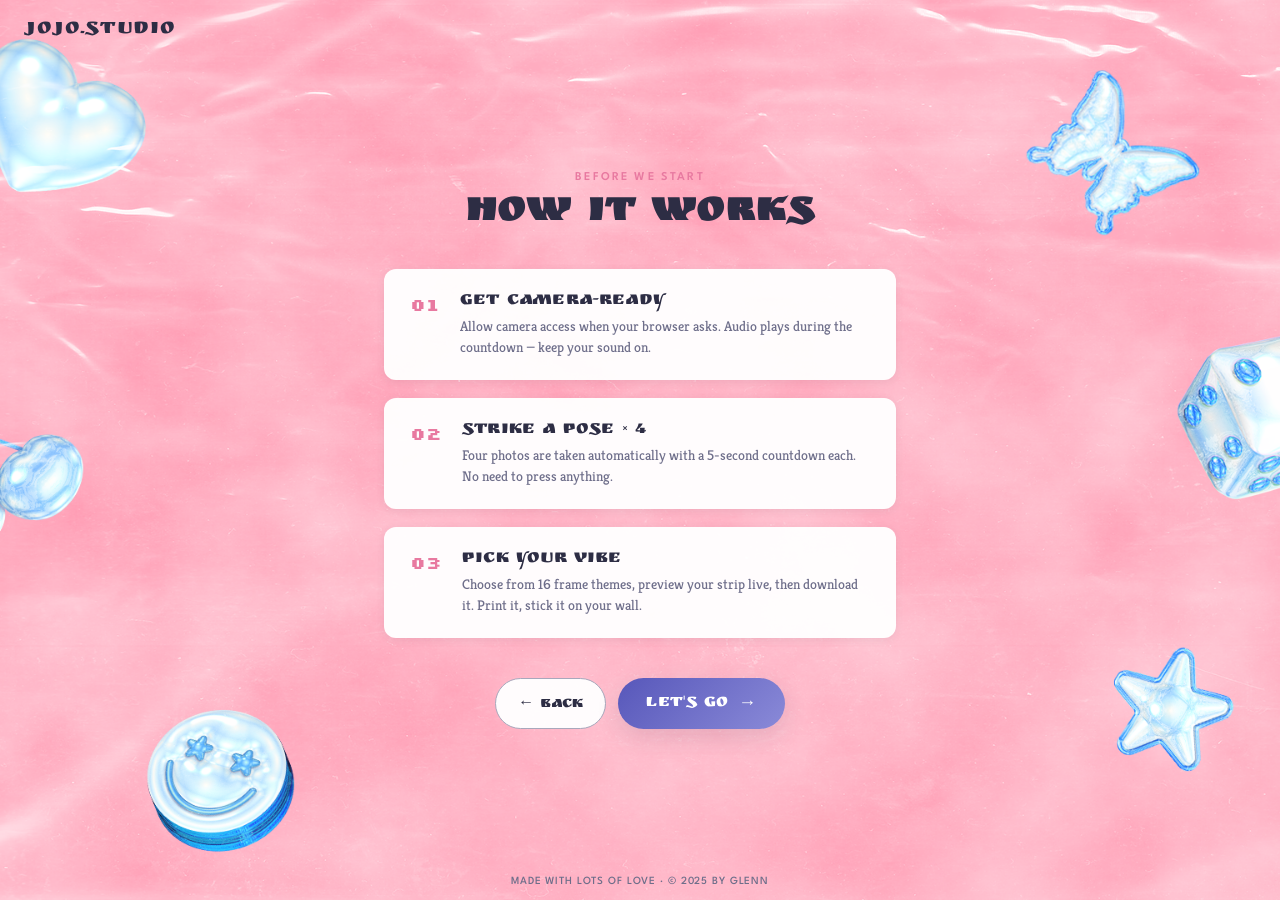
==== instructions.html @ 96c49059 "initial photobooth" ====
<!DOCTYPE html>
<html lang="en">

<head>
    <meta charset="UTF-8">
    <meta name="viewport" content="width=device-width, initial-scale=1.0">
    <title>How it works · JOJO.STUDIO</title>
    <link rel="stylesheet" href="styles.css">
    <link rel="preconnect" href="https://fonts.googleapis.com">
    <link rel="preconnect" href="https://fonts.gstatic.com" crossorigin>
    <link
        href="https://fonts.googleapis.com/css2?family=Koulen&family=Kreon:wght@300..700&family=League+Spartan:wght@100..900&family=Archivo+Black&family=Ruslan+Display&family=Silkscreen:wght@400;700&display=swap"
        rel="stylesheet">
    <link rel="icon" type="image/png" href="img2/pin_logo.png">
</head>

<body class="instructions">
    <h1 class="logo2">JOJO.STUDIO</h1>

    <main class="instructions-content">
        <div>
            <p class="page-eyebrow">Before we start</p>
            <h2 class="page-title">How it works</h2>
        </div>

        <ol class="step-list">
            <li>
                <span class="step-num">01</span>
                <div>
                    <h3>Get camera-ready</h3>
                    <p>Allow camera access when your browser asks. Audio plays during the countdown — keep your sound
                        on.</p>
                </div>
            </li>
            <li>
                <span class="step-num">02</span>
                <div>
                    <h3>Strike a pose × 4</h3>
                    <p>Four photos are taken automatically with a 5-second countdown each. No need to press anything.
                    </p>
                </div>
            </li>
            <li>
                <span class="step-num">03</span>
                <div>
                    <h3>Pick your vibe</h3>
                    <p>Choose from 16 frame themes, preview your strip live, then download it. Print it, stick it on
                        your wall.</p>
                </div>
            </li>
        </ol>

        <div class="instructions-actions">
            <button class="secondary-btn" onclick="redirectWithTransition('home.html')">← Back</button>
            <button class="primary-btn" onclick="redirectWithTransition('photobooth.html')">
                Let's go <span class="arrow">→</span>
            </button>
        </div>
    </main>

    <footer class="footer-text">
        Made with lots of love · © 2025 by Glenn
    </footer>

    <script src="transition.js"></script>
</body>

</html>
---- styles.css ----
/* ============================================================
   JOJO.STUDIO — Photobooth at Home
   Soft-pop photobooth diary
   ============================================================ */

:root {
    /* Color */
    --bg: #FFF8F2;
    --surface: rgba(255, 255, 255, 0.72);
    --surface-strong: rgba(255, 255, 255, 0.96);
    --primary: #5757BA;
    --primary-soft: #8A8AD8;
    --accent: #FFB6C1;
    --accent-deep: #E879A0;
    --ink: #2D2D44;
    --ink-soft: #6E6E8A;
    --ink-faint: #A8A8BC;
    --white: #FFFFFF;

    /* Elevation */
    --shadow-sm: 0 2px 8px rgba(45, 45, 68, 0.08);
    --shadow-md: 0 8px 24px rgba(45, 45, 68, 0.12);
    --shadow-lg: 0 16px 48px rgba(45, 45, 68, 0.20);

    /* Geometry */
    --radius-sm: 6px;
    --radius-md: 12px;
    --radius-lg: 20px;
    --radius-pill: 999px;

    /* Motion */
    --ease: cubic-bezier(0.4, 0, 0.2, 1);
    --ease-spring: cubic-bezier(0.34, 1.56, 0.64, 1);
    --t-fast: 150ms;
    --t-med: 250ms;
    --t-slow: 400ms;
}

/* ============================================================
   Reset / Base
   ============================================================ */

*,
*::before,
*::after {
    box-sizing: border-box;
}

html,
body {
    margin: 0;
    padding: 0;
    height: 100%;
}

body {
    font-family: 'Kreon', serif;
    color: var(--ink);
    background-color: var(--bg);
    background-size: cover;
    background-position: center;
    background-repeat: no-repeat;
    background-attachment: fixed;
    text-align: center;
    overflow-x: hidden;
    min-height: 100vh;
    display: flex;
    flex-direction: column;
}

img {
    max-width: 100%;
    height: auto;
    display: block;
}

a {
    text-decoration: none;
    color: inherit;
}

h1,
h2,
h3,
h4,
h5,
p {
    margin: 0;
}

/* ============================================================
   Page backgrounds
   ============================================================ */

.home {
    background-image: url('img2/image_bg.png');
}

.instructions,
.photobooth,
.download {
    background-image: url('img2/image_bg_1.png');
}

/* ============================================================
   Buttons
   ============================================================ */

button {
    font-family: 'Ruslan Display', serif;
    cursor: pointer;
    border: none;
    background: none;
    color: inherit;
}

.primary-btn {
    display: inline-flex;
    align-items: center;
    justify-content: center;
    gap: 10px;
    padding: 14px 28px;
    font-size: clamp(15px, 1.6vw, 18px);
    color: var(--white);
    background: linear-gradient(135deg, var(--primary) 0%, var(--primary-soft) 100%);
    border-radius: var(--radius-pill);
    box-shadow: var(--shadow-md);
    transition: transform var(--t-med) var(--ease),
        box-shadow var(--t-med) var(--ease),
        background var(--t-med) var(--ease);
    letter-spacing: 0.02em;
}

.primary-btn:hover {
    transform: translateY(-2px);
    box-shadow: var(--shadow-lg);
    background: linear-gradient(135deg, var(--accent-deep) 0%, var(--accent) 100%);
}

.primary-btn:active {
    transform: translateY(0);
    box-shadow: var(--shadow-sm);
}

.primary-btn:disabled {
    opacity: 0.6;
    cursor: not-allowed;
    transform: none;
}

.primary-btn .arrow {
    transition: transform var(--t-med) var(--ease);
}

.primary-btn:hover .arrow {
    transform: translateX(4px);
}

.secondary-btn {
    display: inline-flex;
    align-items: center;
    justify-content: center;
    gap: 8px;
    padding: 12px 22px;
    font-size: clamp(14px, 1.4vw, 16px);
    color: var(--ink);
    background: var(--surface-strong);
    border: 1.5px solid var(--ink-faint);
    border-radius: var(--radius-pill);
    transition: all var(--t-med) var(--ease);
}

.secondary-btn:hover {
    border-color: var(--primary);
    color: var(--primary);
    transform: translateY(-1px);
}

/* ============================================================
   Footer
   ============================================================ */

.footer-text {
    position: fixed;
    bottom: 14px;
    left: 50%;
    transform: translateX(-50%);
    font-family: 'League Spartan', sans-serif;
    font-size: 11px;
    font-weight: 500;
    color: var(--ink-soft);
    letter-spacing: 0.08em;
    text-transform: uppercase;
    z-index: 5;
    margin: 0;
    white-space: nowrap;
}

/* ============================================================
   Logo (small, top-left on inner pages)
   ============================================================ */

.logo2 {
    position: fixed;
    top: 18px;
    left: 24px;
    font-family: 'Ruslan Display', serif;
    font-size: clamp(18px, 2vw, 22px);
    font-weight: 400;
    letter-spacing: 0.04em;
    color: var(--ink);
    z-index: 50;
    margin: 0;
}

/* ============================================================
   HOME PAGE
   ============================================================ */

.home-content {
    flex: 1;
    display: flex;
    flex-direction: column;
    align-items: center;
    justify-content: center;
    padding: 60px 5vw 80px;
    gap: 24px;
}

.home-logo {
    width: clamp(220px, 32vw, 360px);
    height: auto;
    animation: fadeUp 700ms var(--ease-spring) both;
}

.home-tagline {
    font-family: 'Kreon', serif;
    font-size: clamp(14px, 1.5vw, 17px);
    color: var(--ink-soft);
    max-width: 420px;
    line-height: 1.5;
    animation: fadeUp 700ms var(--ease-spring) 120ms both;
}

.home-heart {
    width: clamp(80px, 12vw, 130px);
    height: auto;
    animation: fadeUp 700ms var(--ease-spring) 240ms both,
        heartFloat 4s ease-in-out 1s infinite;
}

.home-cta {
    animation: fadeUp 700ms var(--ease-spring) 360ms both;
}

@keyframes fadeUp {
    from {
        opacity: 0;
        transform: translateY(16px);
    }

    to {
        opacity: 1;
        transform: translateY(0);
    }
}

@keyframes heartFloat {

    0%,
    100% {
        transform: translateY(0) rotate(-2deg);
    }

    50% {
        transform: translateY(-6px) rotate(2deg);
    }
}

/* ============================================================
   INSTRUCTIONS PAGE
   ============================================================ */

.instructions-content {
    flex: 1;
    display: flex;
    flex-direction: column;
    align-items: center;
    justify-content: center;
    padding: 80px 5vw;
    gap: 32px;
    max-width: 640px;
    margin: 0 auto;
    width: 100%;
}

.page-title {
    font-family: 'Ruslan Display', serif;
    font-size: clamp(28px, 4vw, 42px);
    color: var(--ink);
    letter-spacing: 0.02em;
    animation: fadeUp 600ms var(--ease) both;
}

.page-eyebrow {
    font-family: 'League Spartan', sans-serif;
    font-size: 12px;
    font-weight: 600;
    letter-spacing: 0.18em;
    text-transform: uppercase;
    color: var(--accent-deep);
    margin-bottom: 8px;
}

.step-list {
    list-style: none;
    padding: 0;
    margin: 0;
    display: flex;
    flex-direction: column;
    gap: 18px;
    width: 100%;
    max-width: 520px;
}

.step-list li {
    display: flex;
    align-items: flex-start;
    gap: 20px;
    padding: 22px 26px;
    background: var(--surface-strong);
    border-radius: var(--radius-md);
    box-shadow: var(--shadow-sm);
    text-align: left;
    transition: transform var(--t-med) var(--ease), box-shadow var(--t-med) var(--ease);
    animation: fadeUp 600ms var(--ease) both;
}

.step-list li:nth-child(1) {
    animation-delay: 100ms;
}

.step-list li:nth-child(2) {
    animation-delay: 200ms;
}

.step-list li:nth-child(3) {
    animation-delay: 300ms;
}

.step-list li:hover {
    transform: translateY(-2px);
    box-shadow: var(--shadow-md);
}

.step-num {
    font-family: 'Silkscreen', monospace;
    font-size: 18px;
    color: var(--accent-deep);
    font-weight: 700;
    line-height: 1;
    padding-top: 4px;
    flex-shrink: 0;
}

.step-list li h3 {
    font-family: 'Ruslan Display', serif;
    font-size: 19px;
    color: var(--ink);
    margin-bottom: 4px;
    font-weight: 400;
    letter-spacing: 0.01em;
}

.step-list li p {
    font-family: 'Kreon', serif;
    font-size: 14px;
    color: var(--ink-soft);
    line-height: 1.5;
}

.instructions-actions {
    display: flex;
    gap: 12px;
    margin-top: 8px;
    animation: fadeUp 600ms var(--ease) 450ms both;
}

/* ============================================================
   PHOTOBOOTH PAGE
   ============================================================ */

.photobooth {
    overflow: hidden;
}

.photobooth-content {
    flex: 1;
    display: flex;
    flex-direction: column;
    align-items: center;
    justify-content: center;
    padding: 60px 5vw 80px;
    gap: 24px;
    width: 100%;
}

.camera-stage {
    display: flex;
    flex-direction: column;
    align-items: center;
    gap: 20px;
    width: 100%;
    max-width: 720px;
}

.video-wrapper {
    position: relative;
    width: 100%;
    max-width: 640px;
    aspect-ratio: 4 / 3;
    border-radius: var(--radius-md);
    overflow: hidden;
    background: var(--ink);
    box-shadow: var(--shadow-lg);
    border: 14px solid var(--white);
}

#video {
    width: 100%;
    height: 100%;
    object-fit: cover;
    transform: scaleX(-1);
    -webkit-transform: scaleX(-1);
}

#shutter-flash {
    position: absolute;
    inset: 0;
    background: var(--white);
    opacity: 0;
    pointer-events: none;
    z-index: 2;
}

#shutter-flash.flash {
    animation: flashAnim 240ms ease-out;
}

@keyframes flashAnim {
    0% {
        opacity: 0.95;
    }

    100% {
        opacity: 0;
    }
}

#countdown-circle {
    position: absolute;
    top: 50%;
    left: 50%;
    transform: translate(-50%, -50%);
    width: clamp(110px, 18vw, 160px);
    height: clamp(110px, 18vw, 160px);
    border-radius: 50%;
    background: rgba(255, 255, 255, 0.92);
    backdrop-filter: blur(8px);
    -webkit-backdrop-filter: blur(8px);
    display: flex;
    align-items: center;
    justify-content: center;
    box-shadow: 0 8px 32px rgba(0, 0, 0, 0.25);
    pointer-events: none;
    z-index: 3;
    opacity: 0;
    transition: opacity var(--t-med) var(--ease);
}

#countdown-circle.visible {
    opacity: 1;
}

#countdown {
    font-family: 'Ruslan Display', serif;
    font-size: clamp(56px, 9vw, 84px);
    color: var(--primary);
    line-height: 1;
}

#countdown.tick {
    animation: tickAnim 800ms var(--ease) forwards;
}

@keyframes tickAnim {
    0% {
        transform: scale(1.5);
        opacity: 0;
    }

    30% {
        opacity: 1;
    }

    100% {
        transform: scale(1);
        opacity: 1;
    }
}

#status-banner {
    position: absolute;
    top: 18px;
    left: 50%;
    transform: translateX(-50%);
    background: rgba(255, 255, 255, 0.94);
    color: var(--ink);
    font-family: 'Silkscreen', monospace;
    font-size: 11px;
    letter-spacing: 0.06em;
    padding: 8px 14px;
    border-radius: var(--radius-pill);
    box-shadow: var(--shadow-sm);
    z-index: 3;
    white-space: nowrap;
}

.progress-dots {
    display: flex;
    gap: 14px;
    align-items: center;
    justify-content: center;
}

.progress-dots .dot {
    width: 14px;
    height: 14px;
    border-radius: 50%;
    background: var(--surface-strong);
    border: 2px solid var(--ink-faint);
    transition: all var(--t-med) var(--ease);
}

.progress-dots .dot.filled {
    background: var(--accent-deep);
    border-color: var(--accent-deep);
}

.progress-dots .dot.current {
    border-color: var(--primary);
    box-shadow: 0 0 0 4px rgba(87, 87, 186, 0.18);
    animation: dotPulse 1.4s var(--ease) infinite;
}

@keyframes dotPulse {

    0%,
    100% {
        box-shadow: 0 0 0 4px rgba(87, 87, 186, 0.18);
    }

    50% {
        box-shadow: 0 0 0 8px rgba(87, 87, 186, 0.08);
    }
}

.back-btn {
    align-self: center;
}

/* Tap-to-start gate */
.start-gate {
    position: fixed;
    inset: 0;
    background: rgba(45, 45, 68, 0.78);
    backdrop-filter: blur(10px);
    -webkit-backdrop-filter: blur(10px);
    display: flex;
    align-items: center;
    justify-content: center;
    z-index: 2000;
    transition: opacity var(--t-slow) var(--ease);
    padding: 20px;
}

.start-gate.hidden {
    opacity: 0;
    pointer-events: none;
}

.start-card {
    background: var(--bg);
    padding: 44px 48px;
    border-radius: var(--radius-lg);
    text-align: center;
    max-width: 420px;
    width: 100%;
    box-shadow: var(--shadow-lg);
    animation: cardIn 500ms var(--ease-spring);
}

@keyframes cardIn {
    from {
        transform: translateY(24px) scale(0.96);
        opacity: 0;
    }

    to {
        transform: translateY(0) scale(1);
        opacity: 1;
    }
}

.start-card .eyebrow {
    font-family: 'League Spartan', sans-serif;
    font-size: 11px;
    font-weight: 600;
    letter-spacing: 0.2em;
    text-transform: uppercase;
    color: var(--accent-deep);
    margin-bottom: 14px;
}

.start-card h2 {
    font-family: 'Ruslan Display', serif;
    font-size: 26px;
    color: var(--ink);
    margin-bottom: 12px;
    font-weight: 400;
    letter-spacing: 0.01em;
}

.start-card .subtle {
    font-family: 'Kreon', serif;
    font-size: 14px;
    color: var(--ink-soft);
    line-height: 1.6;
    margin-bottom: 28px;
}

.start-card .primary-btn {
    width: 100%;
}

.error-state {
    background: var(--surface-strong);
    padding: 24px 32px;
    border-radius: var(--radius-md);
    color: var(--ink);
    box-shadow: var(--shadow-md);
    max-width: 420px;
    text-align: center;
    border-left: 4px solid var(--accent-deep);
}

.error-state h3 {
    font-family: 'Ruslan Display', serif;
    margin-bottom: 8px;
    color: var(--ink);
    font-weight: 400;
}

.error-state p {
    font-family: 'Kreon', serif;
    color: var(--ink-soft);
    font-size: 14px;
    line-height: 1.5;
}

/* ============================================================
   DOWNLOAD PAGE
   ============================================================ */

.download {
    overflow-y: auto;
}

.download-content {
    flex: 1;
    display: flex;
    align-items: center;
    justify-content: center;
    padding: 70px 5vw 70px;
    gap: 56px;
    width: 100%;
    flex-wrap: wrap;
}

.strip-stage {
    flex-shrink: 0;
    animation: fadeUp 600ms var(--ease) both;
}

.strip-frame {
    background: var(--white);
    padding: 12px 12px 16px;
    border-radius: 6px;
    box-shadow: var(--shadow-lg);
    transform: rotate(-1.5deg);
    transition: transform var(--t-slow) var(--ease);
}

.strip-frame:hover {
    transform: rotate(0);
}

#finalCanvas {
    display: block;
    max-width: 240px;
    width: 240px;
    height: auto;
    border-radius: 4px;
}

.customizer {
    background: var(--surface-strong);
    padding: 32px 36px;
    border-radius: var(--radius-lg);
    box-shadow: var(--shadow-md);
    max-width: 440px;
    width: 100%;
    text-align: left;
    animation: fadeUp 600ms var(--ease) 100ms both;
}

.customizer-title {
    font-family: 'Ruslan Display', serif;
    font-size: 24px;
    color: var(--ink);
    margin-bottom: 4px;
    font-weight: 400;
    letter-spacing: 0.01em;
}

.customizer-sub {
    font-family: 'Kreon', serif;
    font-size: 13px;
    color: var(--ink-soft);
    margin-bottom: 22px;
}

.color-grid {
    display: grid;
    grid-template-columns: repeat(4, 1fr);
    gap: 22px 12px;
    margin-bottom: 28px;
}

.color-cell {
    display: flex;
    flex-direction: column;
    align-items: center;
    gap: 8px;
    text-align: center;
}

.color-btn {
    width: 56px;
    height: 56px;
    border-radius: 50%;
    border: 3px solid var(--white);
    background-size: cover;
    background-position: center;
    cursor: pointer;
    box-shadow: var(--shadow-sm);
    transition: transform var(--t-med) var(--ease),
        box-shadow var(--t-med) var(--ease);
    padding: 0;
    position: relative;
}

.color-btn:hover {
    transform: translateY(-3px);
    box-shadow: var(--shadow-md);
}

.color-btn.selected {
    box-shadow: 0 0 0 3px var(--accent-deep), var(--shadow-md);
    transform: translateY(-3px);
}

.color-btn:focus-visible {
    outline: none;
    box-shadow: 0 0 0 3px var(--primary), var(--shadow-md);
}

.color-label {
    font-family: 'Kreon', serif;
    font-size: 11px;
    color: var(--ink-soft);
    line-height: 1.2;
    max-width: 80px;
}

.customizer-actions {
    display: flex;
    gap: 12px;
    justify-content: center;
    border-top: 1px solid rgba(45, 45, 68, 0.08);
    padding-top: 22px;
    flex-wrap: wrap;
}

#download-btn.downloading {
    pointer-events: none;
    opacity: 0.85;
}

/* ============================================================
   Responsive
   ============================================================ */

@media (max-width: 900px) {
    .download-content {
        flex-direction: column;
        gap: 36px;
        padding: 80px 4vw 80px;
    }

    .strip-frame {
        transform: rotate(0);
    }

    #finalCanvas {
        max-width: 200px;
        width: 200px;
    }

    .customizer {
        max-width: 420px;
    }
}

@media (max-width: 600px) {
    .logo2 {
        top: 14px;
        left: 16px;
    }

    .video-wrapper {
        border-width: 10px;
        aspect-ratio: 3 / 4;
        /* matches the portrait stream captured on mobile */
        max-width: 420px;
    }

    .home-content {
        gap: 18px;
        padding: 40px 5vw 80px;
    }

    .step-list li {
        padding: 18px 20px;
        gap: 16px;
    }

    .step-list li h3 {
        font-size: 17px;
    }

    .customizer {
        padding: 26px 22px;
    }

    .color-grid {
        gap: 18px 10px;
    }

    .color-btn {
        width: 50px;
        height: 50px;
        border-width: 2.5px;
    }

    .color-label {
        font-size: 10px;
    }

    #finalCanvas {
        max-width: 180px;
        width: 180px;
    }

    .start-card {
        padding: 32px 28px;
    }

    .start-card h2 {
        font-size: 22px;
    }
}

@media (max-width: 400px) {
    .color-grid {
        grid-template-columns: repeat(4, 1fr);
        gap: 16px 6px;
    }

    .color-btn {
        width: 44px;
        height: 44px;
    }

    .footer-text {
        font-size: 9px;
    }
}

/* Reduce motion if user prefers it */
@media (prefers-reduced-motion: reduce) {

    *,
    *::before,
    *::after {
        animation-duration: 0.01ms !important;
        animation-iteration-count: 1 !important;
        transition-duration: 0.01ms !important;
    }
}
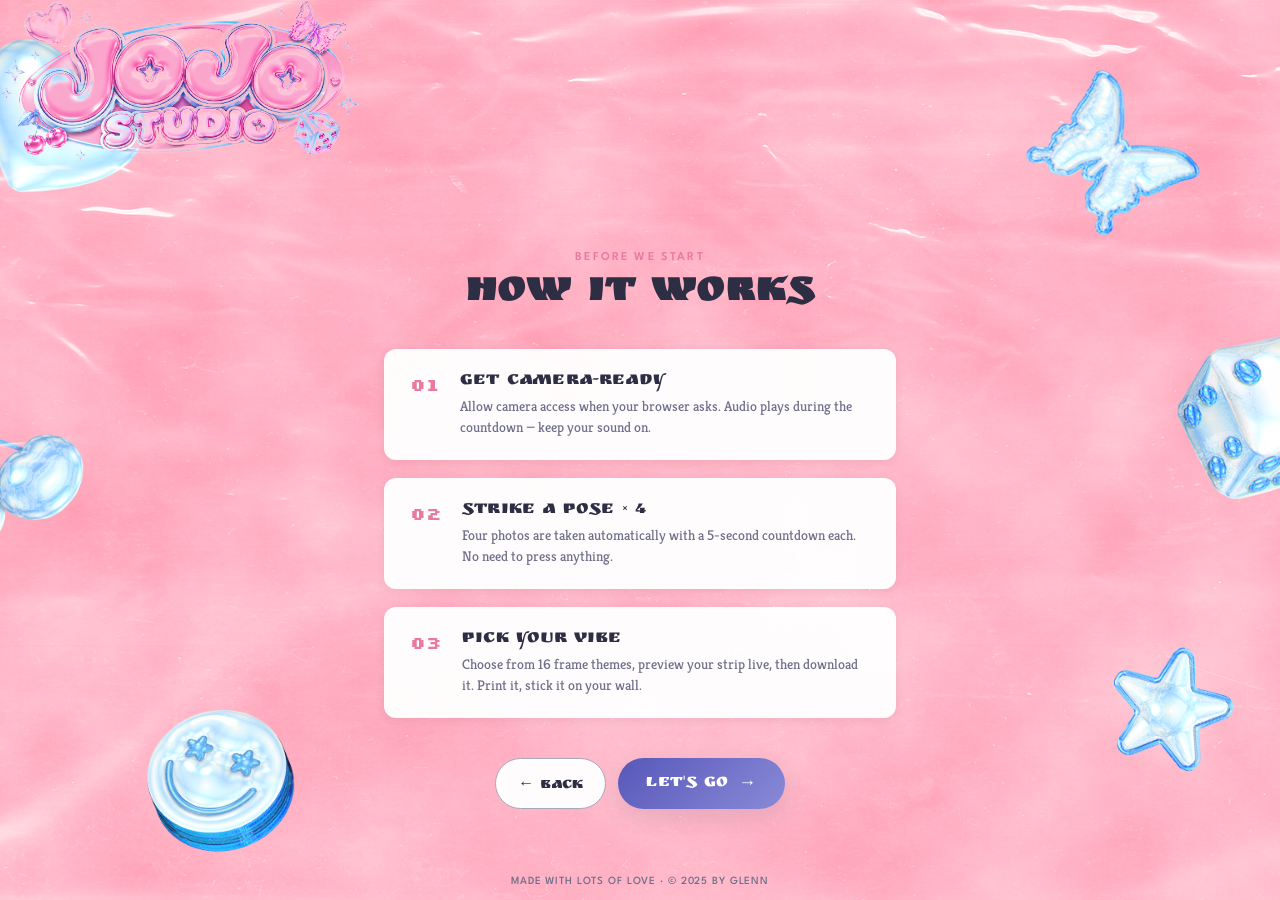
==== commit d5ab6d31: "added logo to all pages" ====
--- a/instructions.html
+++ b/instructions.html
@@ -15,7 +15,9 @@
 </head>
 
 <body class="instructions">
-    <h1 class="logo2">JOJO.STUDIO</h1>
+    <a href="index.html">
+        <img src="img2/logo.png" alt="JOJO.STUDIO" class="home-logo">
+    </a>
 
     <main class="instructions-content">
         <div>
@@ -51,7 +53,7 @@
         </ol>
 
         <div class="instructions-actions">
-            <button class="secondary-btn" onclick="redirectWithTransition('home.html')">← Back</button>
+            <button class="secondary-btn" onclick="redirectWithTransition('/')">← Back</button>
             <button class="primary-btn" onclick="redirectWithTransition('photobooth.html')">
                 Let's go <span class="arrow">→</span>
             </button>
--- a/styles.css
+++ b/styles.css
@@ -457,6 +457,7 @@
     }
 }
 
+/* Countdown circle with draining ring */
 #countdown-circle {
     position: absolute;
     top: 50%;
@@ -482,29 +483,75 @@
     opacity: 1;
 }
 
+.countdown-ring {
+    position: absolute;
+    inset: 0;
+    width: 100%;
+    height: 100%;
+    transform: rotate(-90deg);
+    pointer-events: none;
+}
+
+.ring-bg,
+.ring-progress {
+    fill: none;
+    stroke-width: 3;
+}
+
+.ring-bg {
+    stroke: rgba(45, 45, 68, 0.08);
+}
+
+.ring-progress {
+    stroke: var(--primary);
+    stroke-linecap: round;
+    stroke-dasharray: 289;
+    stroke-dashoffset: 0;
+}
+
 #countdown {
     font-family: 'Ruslan Display', serif;
     font-size: clamp(56px, 9vw, 84px);
     color: var(--primary);
     line-height: 1;
+    z-index: 1;
+    transition: color var(--t-fast) var(--ease);
 }
 
 #countdown.tick {
-    animation: tickAnim 800ms var(--ease) forwards;
-}
-
-@keyframes tickAnim {
+    animation: tickPop 240ms cubic-bezier(0.34, 1.56, 0.64, 1);
+}
+
+@keyframes tickPop {
     0% {
-        transform: scale(1.5);
-        opacity: 0;
-    }
-
-    30% {
-        opacity: 1;
+        transform: scale(1.18);
     }
 
     100% {
         transform: scale(1);
+    }
+}
+
+#countdown.cheese {
+    font-size: clamp(34px, 5.5vw, 52px);
+    color: var(--accent-deep);
+    animation: cheesePop 380ms cubic-bezier(0.34, 1.56, 0.64, 1);
+    letter-spacing: 0.02em;
+}
+
+@keyframes cheesePop {
+    0% {
+        transform: scale(0.6) rotate(-8deg);
+        opacity: 0;
+    }
+
+    60% {
+        transform: scale(1.12) rotate(3deg);
+        opacity: 1;
+    }
+
+    100% {
+        transform: scale(1) rotate(0);
         opacity: 1;
     }
 }
@@ -524,6 +571,7 @@
     box-shadow: var(--shadow-sm);
     z-index: 3;
     white-space: nowrap;
+    transition: opacity var(--t-med) var(--ease);
 }
 
 .progress-dots {
@@ -841,7 +889,6 @@
     .video-wrapper {
         border-width: 10px;
         aspect-ratio: 3 / 4;
-        /* matches the portrait stream captured on mobile */
         max-width: 420px;
     }
 
@@ -917,4 +964,8 @@
         animation-iteration-count: 1 !important;
         transition-duration: 0.01ms !important;
     }
+
+    .ring-progress {
+        transition: none !important;
+    }
 }
